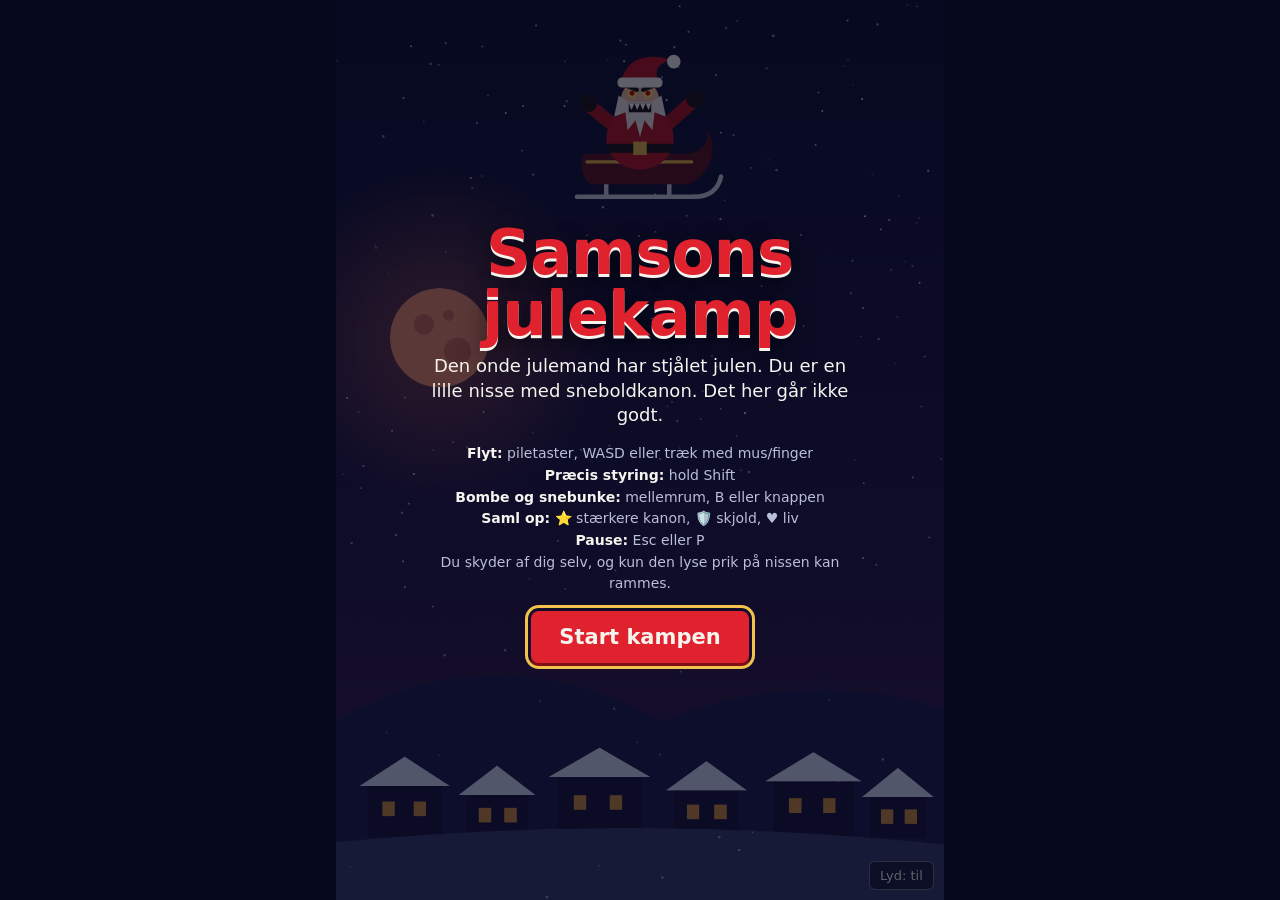
==== docs/index.html @ 17cefdd2 "Move game to docs for GitHub Pages Co-Authored-By: Claude Opus 5.5 <noreply@anthropic.com>" ====
<!doctype html>
<html lang="da">
<head>
  <meta charset="utf-8">
  <meta name="viewport" content="width=device-width, initial-scale=1, viewport-fit=cover">
  <meta name="theme-color" content="#0b1030">
  <title>Samsons julekamp</title>
  <link rel="stylesheet" href="style.css">
</head>
<body>
  <main id="stage">
    <canvas id="canvas" width="540" height="800" aria-label="Spillet Samsons julekamp"></canvas>

    <button id="bomb" type="button" tabindex="-1" hidden>Bombe</button>
    <button id="mute" type="button" aria-label="Slå lyd til eller fra">Lyd: til</button>

    <section id="overlay">
      <div class="panel">
        <h1 id="overlay-title"></h1>
        <p id="overlay-body"></p>
        <p id="overlay-help" class="help">
          <b>Flyt:</b> piletaster, WASD eller træk med mus/finger<br>
          <b>Præcis styring:</b> hold Shift<br>
          <b>Bombe og snebunke:</b> mellemrum, B eller knappen<br>
          <b>Saml op:</b> ⭐ stærkere kanon, 🛡️ skjold, ♥ liv<br>
          <b>Pause:</b> Esc eller P<br>
          Du skyder af dig selv, og kun den lyse prik på nissen kan rammes.
        </p>
        <div id="overlay-gifts" class="gifts" hidden></div>
        <button id="overlay-button" type="button"></button>
        <p id="overlay-stats" class="stats"></p>
      </div>
    </section>
  </main>
  <script src="game.js"></script>
</body>
</html>
---- docs/style.css ----
:root {
  --night: #0b1030;
  --red: #e0222f;
  --gold: #f2c14e;
  --snow: #f6f4ee;
  --muted: #b9bfd8;
}

* {
  box-sizing: border-box;
}

[hidden] {
  display: none !important;
}

html,
body {
  height: 100%;
  margin: 0;
  overflow: hidden;
  overscroll-behavior: none;
}

body {
  display: grid;
  place-items: center;
  background: #05071a;
  color: var(--snow);
  font-family: system-ui, -apple-system, "Segoe UI", sans-serif;
}

#stage {
  position: relative;
  width: min(100vw, calc(100vh * 540 / 800));
  width: min(100vw, calc(100dvh * 540 / 800));
  aspect-ratio: 540 / 800;
  overflow: hidden;
  background: var(--night);
  user-select: none;
  -webkit-user-select: none;
  -webkit-touch-callout: none;
  -webkit-tap-highlight-color: transparent;
}

button {
  touch-action: manipulation;
}

#canvas {
  display: block;
  width: 100%;
  height: 100%;
  touch-action: none;
}

#mute {
  position: absolute;
  right: 10px;
  bottom: 10px;
  padding: 6px 10px;
  border: 1px solid rgba(255, 255, 255, 0.35);
  border-radius: 6px;
  background: rgba(5, 7, 26, 0.6);
  color: var(--snow);
  font: inherit;
  font-size: 13px;
  cursor: pointer;
}

#bomb {
  position: absolute;
  right: 10px;
  bottom: 52px;
  min-width: 92px;
  padding: 14px 12px;
  border: 0;
  border-radius: 8px;
  background: var(--gold);
  color: #2a1712;
  font: inherit;
  font-size: 18px;
  font-weight: 800;
  cursor: pointer;
  touch-action: none;
}

#bomb:disabled {
  background: rgba(5, 7, 26, 0.6);
  color: var(--muted);
  cursor: default;
}

#overlay {
  position: absolute;
  inset: 0;
  display: grid;
  place-items: center;
  padding: 16px;
  background: rgba(5, 7, 26, 0.62);
}

.panel {
  width: 100%;
  max-width: 420px;
  text-align: center;
}

h1 {
  margin: 0 0 10px;
  color: var(--red);
  font-size: clamp(38px, 11vmin, 62px);
  font-weight: 900;
  line-height: 0.98;
  letter-spacing: -0.01em;
  text-shadow: 0 3px 0 var(--snow), 0 8px 24px rgba(0, 0, 0, 0.7);
}

.panel p {
  margin: 0 0 16px;
  font-size: 18px;
  line-height: 1.35;
}

.panel .help {
  color: var(--muted);
  font-size: 14px;
  line-height: 1.55;
}

.panel .help b {
  color: var(--snow);
}

.panel .stats {
  margin: 14px 0 0;
  color: var(--gold);
  font-size: 15px;
}

.gifts {
  display: grid;
  grid-template-columns: repeat(3, 1fr);
  gap: 10px;
  margin-bottom: 18px;
}

.gifts button {
  display: grid;
  place-items: center;
  align-content: center;
  gap: 4px;
  min-height: 92px;
  padding: 6px;
  border: 2px solid var(--gold);
  border-radius: 8px;
  background: rgba(35, 163, 90, 0.35);
  color: var(--snow);
  font: inherit;
  font-size: 44px;
  line-height: 1;
  cursor: pointer;
}

.gifts button:hover:not(:disabled) {
  background: rgba(35, 163, 90, 0.6);
}

.gifts button:disabled {
  background: rgba(242, 193, 78, 0.18);
  cursor: default;
}

.gifts small {
  font-size: 13px;
  font-weight: 700;
  line-height: 1.15;
}

#overlay-button {
  min-width: 200px;
  padding: 14px 28px;
  border: 0;
  border-radius: 8px;
  background: var(--red);
  color: var(--snow);
  font: inherit;
  font-size: 21px;
  font-weight: 800;
  cursor: pointer;
  box-shadow: 0 5px 0 #7c0f18;
}

#overlay-button:hover {
  background: #f03340;
}

#overlay-button:active {
  transform: translateY(3px);
  box-shadow: 0 2px 0 #7c0f18;
}

#overlay-button:disabled {
  opacity: 0.5;
  cursor: default;
}

button:focus-visible {
  outline: 3px solid var(--gold);
  outline-offset: 3px;
}
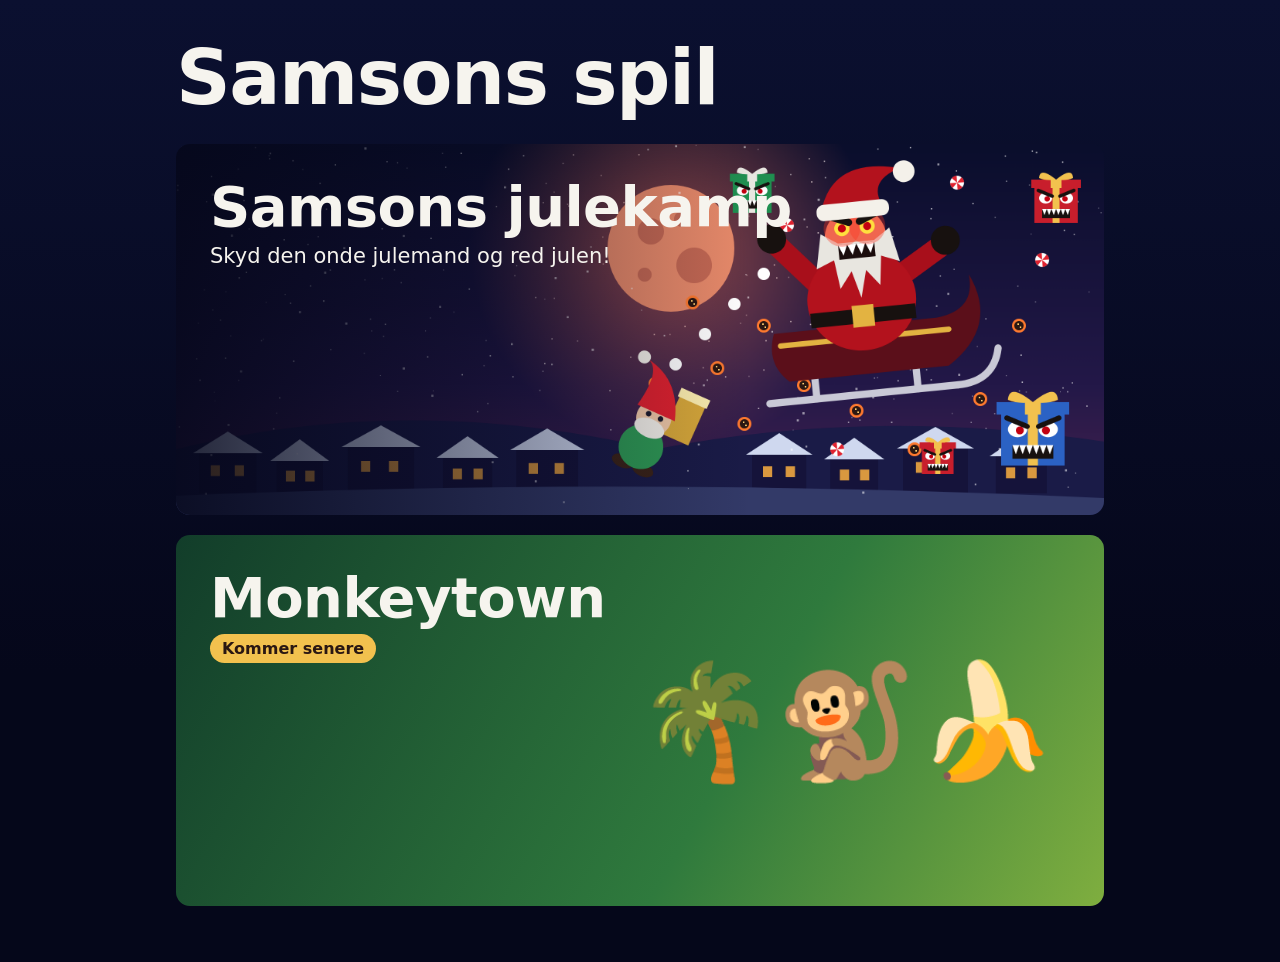
==== commit 3002254e: "main page" ====
--- a/docs/index.html
+++ b/docs/index.html
@@ -4,34 +4,31 @@
   <meta charset="utf-8">
   <meta name="viewport" content="width=device-width, initial-scale=1, viewport-fit=cover">
   <meta name="theme-color" content="#0b1030">
-  <title>Samsons julekamp</title>
+  <title>Samsons spil</title>
   <link rel="stylesheet" href="style.css">
 </head>
 <body>
-  <main id="stage">
-    <canvas id="canvas" width="540" height="800" aria-label="Spillet Samsons julekamp"></canvas>
+  <main class="page">
+    <h1>Samsons spil</h1>
 
-    <button id="bomb" type="button" tabindex="-1" hidden>Bombe</button>
-    <button id="mute" type="button" aria-label="Slå lyd til eller fra">Lyd: til</button>
+    <nav class="banners" aria-label="Spil">
+      <a class="banner" href="samsonsjulekamp/">
+        <img src="samsonsjulekamp/banner.png" width="2400" height="960"
+          alt="En lille nisse skyder snebolde mod den onde julemand i hans slæde, mens sure gaver flyver omkring dem.">
+        <span class="banner-text">
+          <span class="banner-title">Samsons julekamp</span>
+          <span class="banner-tagline">Skyd den onde julemand og red julen!</span>
+        </span>
+      </a>
 
-    <section id="overlay">
-      <div class="panel">
-        <h1 id="overlay-title"></h1>
-        <p id="overlay-body"></p>
-        <p id="overlay-help" class="help">
-          <b>Flyt:</b> piletaster, WASD eller træk med mus/finger<br>
-          <b>Præcis styring:</b> hold Shift<br>
-          <b>Bombe og snebunke:</b> mellemrum, B eller knappen<br>
-          <b>Saml op:</b> ⭐ stærkere kanon, 🛡️ skjold, ♥ liv<br>
-          <b>Pause:</b> Esc eller P<br>
-          Du skyder af dig selv, og kun den lyse prik på nissen kan rammes.
-        </p>
-        <div id="overlay-gifts" class="gifts" hidden></div>
-        <button id="overlay-button" type="button"></button>
-        <p id="overlay-stats" class="stats"></p>
-      </div>
-    </section>
+      <a class="banner banner-soon" href="monkeytown/">
+        <span class="monkeys" aria-hidden="true">🌴🐒🍌</span>
+        <span class="banner-text">
+          <span class="banner-title">Monkeytown</span>
+          <span class="banner-badge">Kommer senere</span>
+        </span>
+      </a>
+    </nav>
   </main>
-  <script src="game.js"></script>
 </body>
 </html>
--- a/docs/style.css
+++ b/docs/style.css
@@ -1,5 +1,6 @@
 :root {
   --night: #0b1030;
+  --deep: #05071a;
   --red: #e0222f;
   --gold: #f2c14e;
   --snow: #f6f4ee;
@@ -10,202 +11,170 @@
   box-sizing: border-box;
 }
 
-[hidden] {
-  display: none !important;
-}
-
-html,
-body {
-  height: 100%;
-  margin: 0;
-  overflow: hidden;
-  overscroll-behavior: none;
+html {
+  min-height: 100%;
+  background: var(--deep);
 }
 
 body {
-  display: grid;
-  place-items: center;
-  background: #05071a;
+  min-height: 100vh;
+  min-height: 100dvh;
+  margin: 0;
+  background: linear-gradient(#0b1030, #05071a 70%);
   color: var(--snow);
   font-family: system-ui, -apple-system, "Segoe UI", sans-serif;
 }
 
-#stage {
-  position: relative;
-  width: min(100vw, calc(100vh * 540 / 800));
-  width: min(100vw, calc(100dvh * 540 / 800));
-  aspect-ratio: 540 / 800;
-  overflow: hidden;
-  background: var(--night);
-  user-select: none;
-  -webkit-user-select: none;
-  -webkit-touch-callout: none;
-  -webkit-tap-highlight-color: transparent;
+.page {
+  width: min(100%, 960px);
+  margin: 0 auto;
+  padding: 40px 16px 56px;
 }
 
-button {
-  touch-action: manipulation;
+h1 {
+  margin: 0 0 28px;
+  font-size: clamp(44px, 10vw, 76px);
+  font-weight: 900;
+  line-height: 1;
+  letter-spacing: -0.02em;
 }
 
-#canvas {
+.banners {
+  display: grid;
+  gap: 20px;
+}
+
+.banner {
+  position: relative;
+  display: block;
+  aspect-ratio: 5 / 2;
+  overflow: hidden;
+  border-radius: 14px;
+  background: var(--night);
+  color: var(--snow);
+  text-decoration: none;
+  transition: transform 0.15s ease;
+}
+
+.banner:hover {
+  transform: translateY(-3px);
+}
+
+.banner:focus-visible,
+.back:focus-visible {
+  outline: 3px solid var(--gold);
+  outline-offset: 3px;
+}
+
+.banner img {
   display: block;
   width: 100%;
   height: 100%;
-  touch-action: none;
+  object-fit: cover;
+  object-position: right center;
 }
 
-#mute {
+.banner-text {
   position: absolute;
-  right: 10px;
-  bottom: 10px;
-  padding: 6px 10px;
-  border: 1px solid rgba(255, 255, 255, 0.35);
-  border-radius: 6px;
-  background: rgba(5, 7, 26, 0.6);
-  color: var(--snow);
-  font: inherit;
-  font-size: 13px;
-  cursor: pointer;
+  inset: 0;
+  display: flex;
+  flex-direction: column;
+  justify-content: flex-start;
+  align-items: flex-start;
+  gap: 8px;
+  padding: clamp(16px, 4vw, 34px);
+  background: linear-gradient(90deg, rgba(5, 7, 26, 0.86), rgba(5, 7, 26, 0) 62%);
 }
 
-#bomb {
-  position: absolute;
-  right: 10px;
-  bottom: 52px;
-  min-width: 92px;
-  padding: 14px 12px;
-  border: 0;
-  border-radius: 8px;
+.banner-title {
+  font-size: clamp(30px, 6.4vw, 56px);
+  font-weight: 900;
+  line-height: 1.02;
+  letter-spacing: -0.01em;
+}
+
+.banner-tagline {
+  max-width: 22em;
+  font-size: clamp(16px, 2.4vw, 21px);
+  line-height: 1.3;
+}
+
+.banner-badge {
+  padding: 5px 12px;
+  border-radius: 999px;
   background: var(--gold);
   color: #2a1712;
-  font: inherit;
-  font-size: 18px;
+  font-size: 16px;
   font-weight: 800;
-  cursor: pointer;
-  touch-action: none;
 }
 
-#bomb:disabled {
-  background: rgba(5, 7, 26, 0.6);
-  color: var(--muted);
-  cursor: default;
+.banner-soon {
+  background: linear-gradient(120deg, #123d2a, #2f7a3d 60%, #7fae3f);
 }
 
-#overlay {
-  position: absolute;
-  inset: 0;
-  display: grid;
-  place-items: center;
-  padding: 16px;
-  background: rgba(5, 7, 26, 0.62);
+.banner-soon .banner-text {
+  background: none;
 }
 
-.panel {
-  width: 100%;
-  max-width: 420px;
+.monkeys {
+  position: absolute;
+  top: 50%;
+  right: clamp(12px, 5vw, 48px);
+  font-size: clamp(50px, 12vw, 112px);
+  line-height: 1;
+  transform: translateY(-50%);
+}
+
+.placeholder {
+  display: grid;
+  place-content: center;
+  justify-items: center;
+  gap: 8px;
+  min-height: 100vh;
+  min-height: 100dvh;
+  padding: 16px;
   text-align: center;
 }
 
-h1 {
-  margin: 0 0 10px;
-  color: var(--red);
-  font-size: clamp(38px, 11vmin, 62px);
-  font-weight: 900;
-  line-height: 0.98;
-  letter-spacing: -0.01em;
-  text-shadow: 0 3px 0 var(--snow), 0 8px 24px rgba(0, 0, 0, 0.7);
+.placeholder h1 {
+  margin: 0;
 }
 
-.panel p {
+.placeholder p {
   margin: 0 0 16px;
-  font-size: 18px;
-  line-height: 1.35;
+  color: var(--gold);
+  font-size: 24px;
+  font-weight: 800;
 }
 
-.panel .help {
-  color: var(--muted);
-  font-size: 14px;
-  line-height: 1.55;
+.back {
+  color: var(--snow);
+  font-size: 18px;
 }
 
-.panel .help b {
-  color: var(--snow);
+@media (max-width: 560px) {
+  .banner {
+    aspect-ratio: auto;
+  }
+
+  .banner img {
+    height: auto;
+    aspect-ratio: 16 / 10;
+  }
+
+  .banner-text {
+    position: static;
+    background: none;
+  }
+
+  .banner-soon {
+    padding-top: 92px;
+  }
+
+  .monkeys {
+    top: 16px;
+    right: 16px;
+    font-size: 58px;
+    transform: none;
+  }
 }
-
-.panel .stats {
-  margin: 14px 0 0;
-  color: var(--gold);
-  font-size: 15px;
-}
-
-.gifts {
-  display: grid;
-  grid-template-columns: repeat(3, 1fr);
-  gap: 10px;
-  margin-bottom: 18px;
-}
-
-.gifts button {
-  display: grid;
-  place-items: center;
-  align-content: center;
-  gap: 4px;
-  min-height: 92px;
-  padding: 6px;
-  border: 2px solid var(--gold);
-  border-radius: 8px;
-  background: rgba(35, 163, 90, 0.35);
-  color: var(--snow);
-  font: inherit;
-  font-size: 44px;
-  line-height: 1;
-  cursor: pointer;
-}
-
-.gifts button:hover:not(:disabled) {
-  background: rgba(35, 163, 90, 0.6);
-}
-
-.gifts button:disabled {
-  background: rgba(242, 193, 78, 0.18);
-  cursor: default;
-}
-
-.gifts small {
-  font-size: 13px;
-  font-weight: 700;
-  line-height: 1.15;
-}
-
-#overlay-button {
-  min-width: 200px;
-  padding: 14px 28px;
-  border: 0;
-  border-radius: 8px;
-  background: var(--red);
-  color: var(--snow);
-  font: inherit;
-  font-size: 21px;
-  font-weight: 800;
-  cursor: pointer;
-  box-shadow: 0 5px 0 #7c0f18;
-}
-
-#overlay-button:hover {
-  background: #f03340;
-}
-
-#overlay-button:active {
-  transform: translateY(3px);
-  box-shadow: 0 2px 0 #7c0f18;
-}
-
-#overlay-button:disabled {
-  opacity: 0.5;
-  cursor: default;
-}
-
-button:focus-visible {
-  outline: 3px solid var(--gold);
-  outline-offset: 3px;
-}
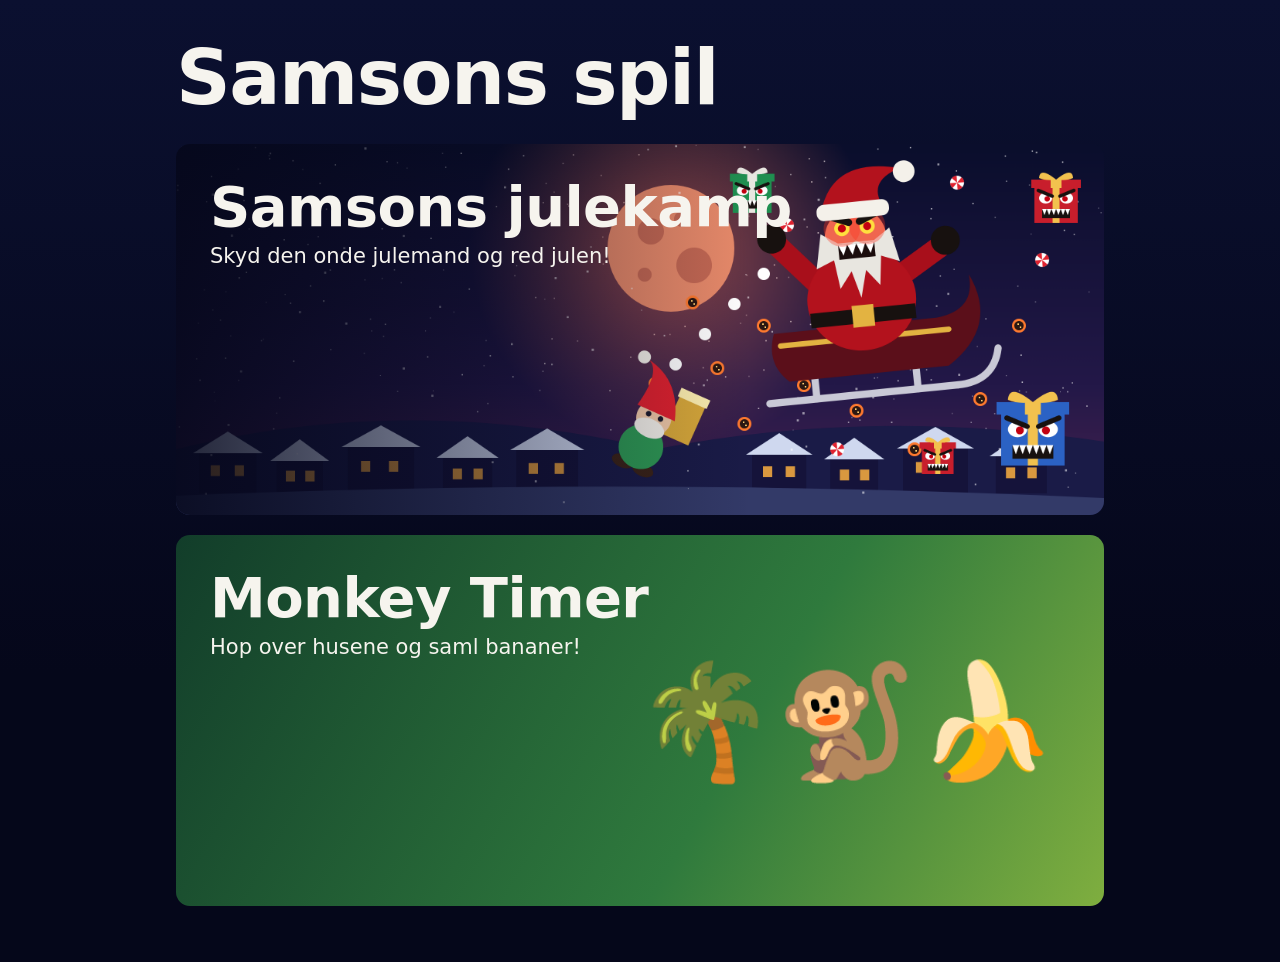
==== commit 2a1018f8: "monkey timer" ====
--- a/docs/index.html
+++ b/docs/index.html
@@ -21,11 +21,11 @@
         </span>
       </a>
 
-      <a class="banner banner-soon" href="monkeytown/">
+      <a class="banner banner-monkey" href="monkeytimer/">
         <span class="monkeys" aria-hidden="true">🌴🐒🍌</span>
         <span class="banner-text">
-          <span class="banner-title">Monkeytown</span>
-          <span class="banner-badge">Kommer senere</span>
+          <span class="banner-title">Monkey Timer</span>
+          <span class="banner-tagline">Hop over husene og saml bananer!</span>
         </span>
       </a>
     </nav>
--- a/docs/style.css
+++ b/docs/style.css
@@ -60,8 +60,7 @@
   transform: translateY(-3px);
 }
 
-.banner:focus-visible,
-.back:focus-visible {
+.banner:focus-visible {
   outline: 3px solid var(--gold);
   outline-offset: 3px;
 }
@@ -99,20 +98,11 @@
   line-height: 1.3;
 }
 
-.banner-badge {
-  padding: 5px 12px;
-  border-radius: 999px;
-  background: var(--gold);
-  color: #2a1712;
-  font-size: 16px;
-  font-weight: 800;
-}
-
-.banner-soon {
+.banner-monkey {
   background: linear-gradient(120deg, #123d2a, #2f7a3d 60%, #7fae3f);
 }
 
-.banner-soon .banner-text {
+.banner-monkey .banner-text {
   background: none;
 }
 
@@ -123,33 +113,6 @@
   font-size: clamp(50px, 12vw, 112px);
   line-height: 1;
   transform: translateY(-50%);
-}
-
-.placeholder {
-  display: grid;
-  place-content: center;
-  justify-items: center;
-  gap: 8px;
-  min-height: 100vh;
-  min-height: 100dvh;
-  padding: 16px;
-  text-align: center;
-}
-
-.placeholder h1 {
-  margin: 0;
-}
-
-.placeholder p {
-  margin: 0 0 16px;
-  color: var(--gold);
-  font-size: 24px;
-  font-weight: 800;
-}
-
-.back {
-  color: var(--snow);
-  font-size: 18px;
 }
 
 @media (max-width: 560px) {
@@ -167,7 +130,7 @@
     background: none;
   }
 
-  .banner-soon {
+  .banner-monkey {
     padding-top: 92px;
   }
 
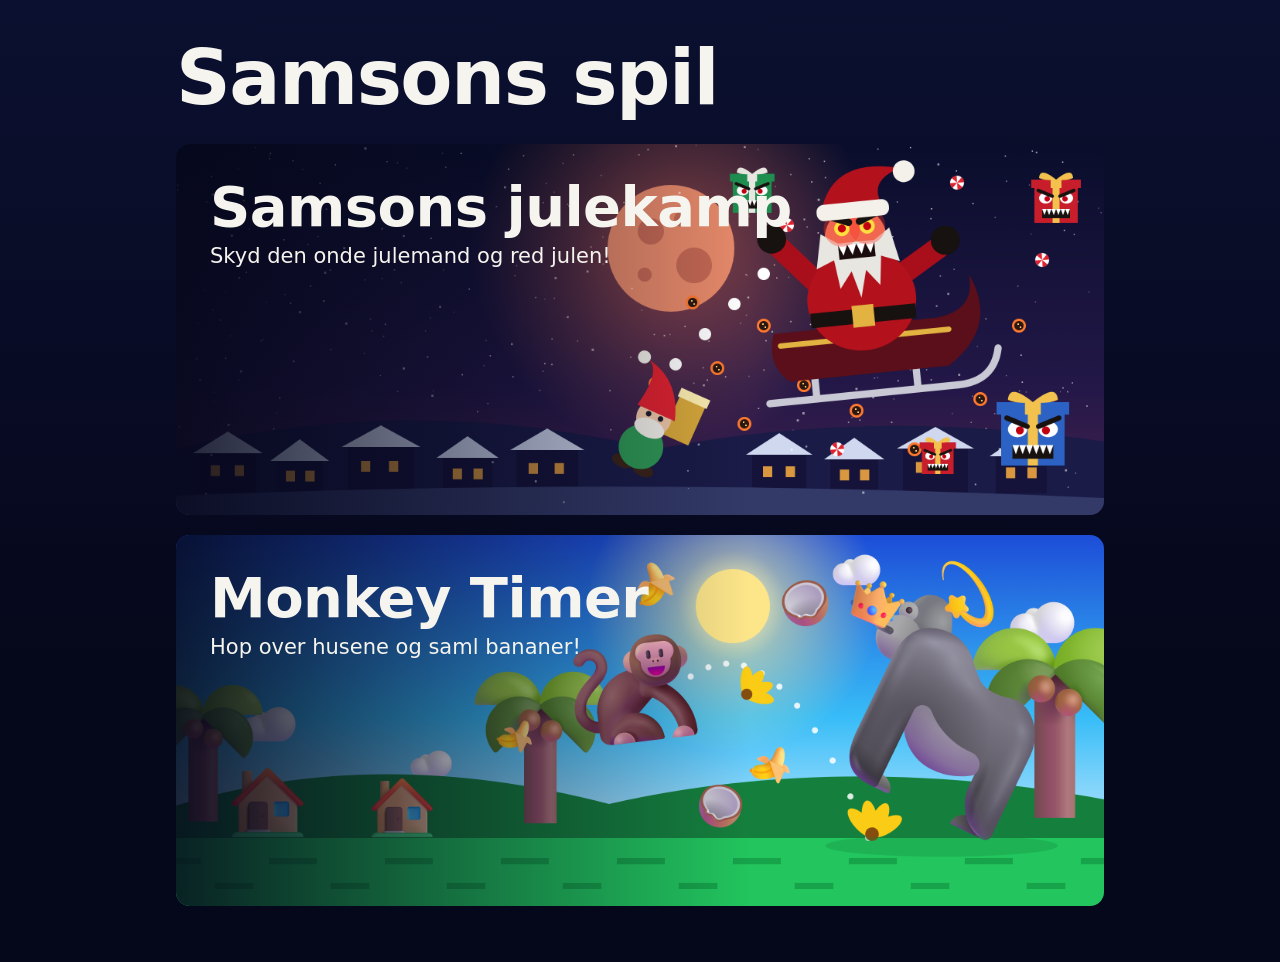
==== commit d6d9cc6b: "bedre monkey timer banner" ====
--- a/docs/index.html
+++ b/docs/index.html
@@ -21,8 +21,9 @@
         </span>
       </a>
 
-      <a class="banner banner-monkey" href="monkeytimer/">
-        <span class="monkeys" aria-hidden="true">🌴🐒🍌</span>
+      <a class="banner" href="monkeytimer/">
+        <img src="monkeytimer/banner.png" width="2400" height="960"
+          alt="En abe kaster bananskræller, og en gorilla med krone glider i dem, mens kokosnødder flyver gennem luften.">
         <span class="banner-text">
           <span class="banner-title">Monkey Timer</span>
           <span class="banner-tagline">Hop over husene og saml bananer!</span>
--- a/docs/style.css
+++ b/docs/style.css
@@ -98,23 +98,6 @@
   line-height: 1.3;
 }
 
-.banner-monkey {
-  background: linear-gradient(120deg, #123d2a, #2f7a3d 60%, #7fae3f);
-}
-
-.banner-monkey .banner-text {
-  background: none;
-}
-
-.monkeys {
-  position: absolute;
-  top: 50%;
-  right: clamp(12px, 5vw, 48px);
-  font-size: clamp(50px, 12vw, 112px);
-  line-height: 1;
-  transform: translateY(-50%);
-}
-
 @media (max-width: 560px) {
   .banner {
     aspect-ratio: auto;
@@ -129,15 +112,4 @@
     position: static;
     background: none;
   }
-
-  .banner-monkey {
-    padding-top: 92px;
-  }
-
-  .monkeys {
-    top: 16px;
-    right: 16px;
-    font-size: 58px;
-    transform: none;
-  }
 }
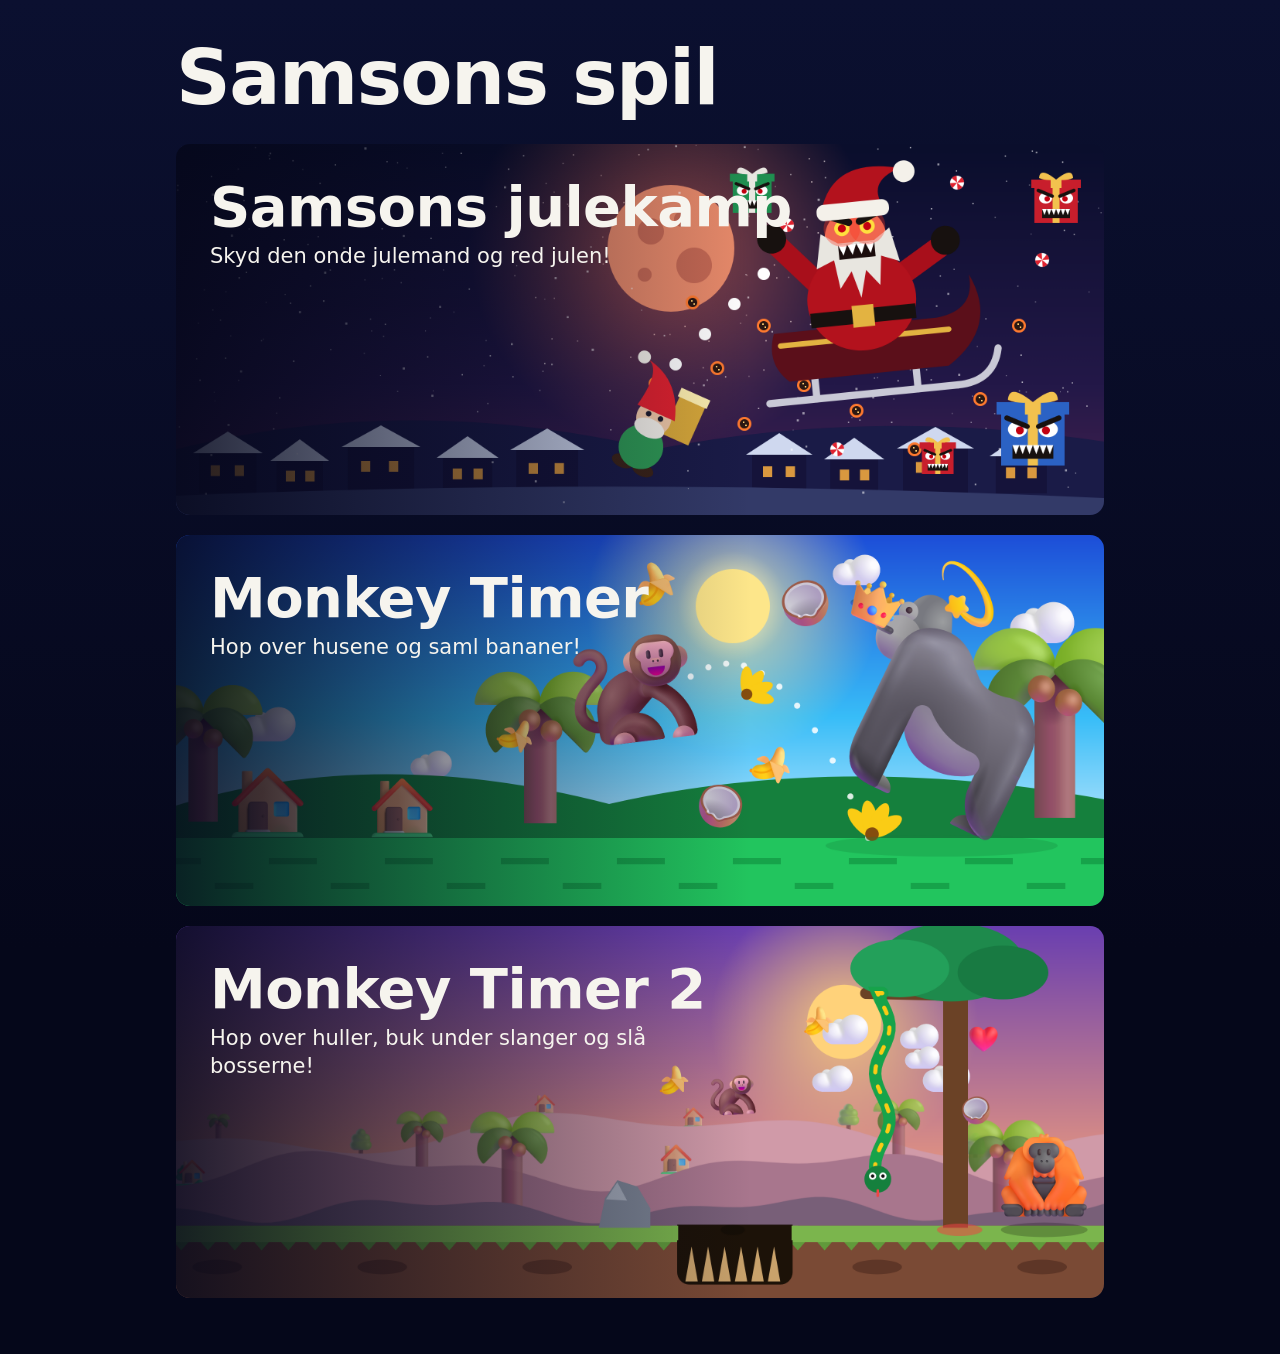
==== commit e2d5d5d5: "Add Monkey Timer 2 with parallax, new obstacles and boss phases A full-screen, phone-first rewrite. " ====
--- a/docs/index.html
+++ b/docs/index.html
@@ -29,6 +29,15 @@
           <span class="banner-tagline">Hop over husene og saml bananer!</span>
         </span>
       </a>
+
+      <a class="banner" href="monkeytimer2/">
+        <img src="monkeytimer2/banner.png" width="2400" height="960"
+          alt="En abe springer over en abefælde i junglen ved solnedgang, mens en slange hænger ned fra et træ og en gorilla venter.">
+        <span class="banner-text">
+          <span class="banner-title">Monkey Timer 2</span>
+          <span class="banner-tagline">Hop over huller, buk under slanger og slå bosserne!</span>
+        </span>
+      </a>
     </nav>
   </main>
 </body>
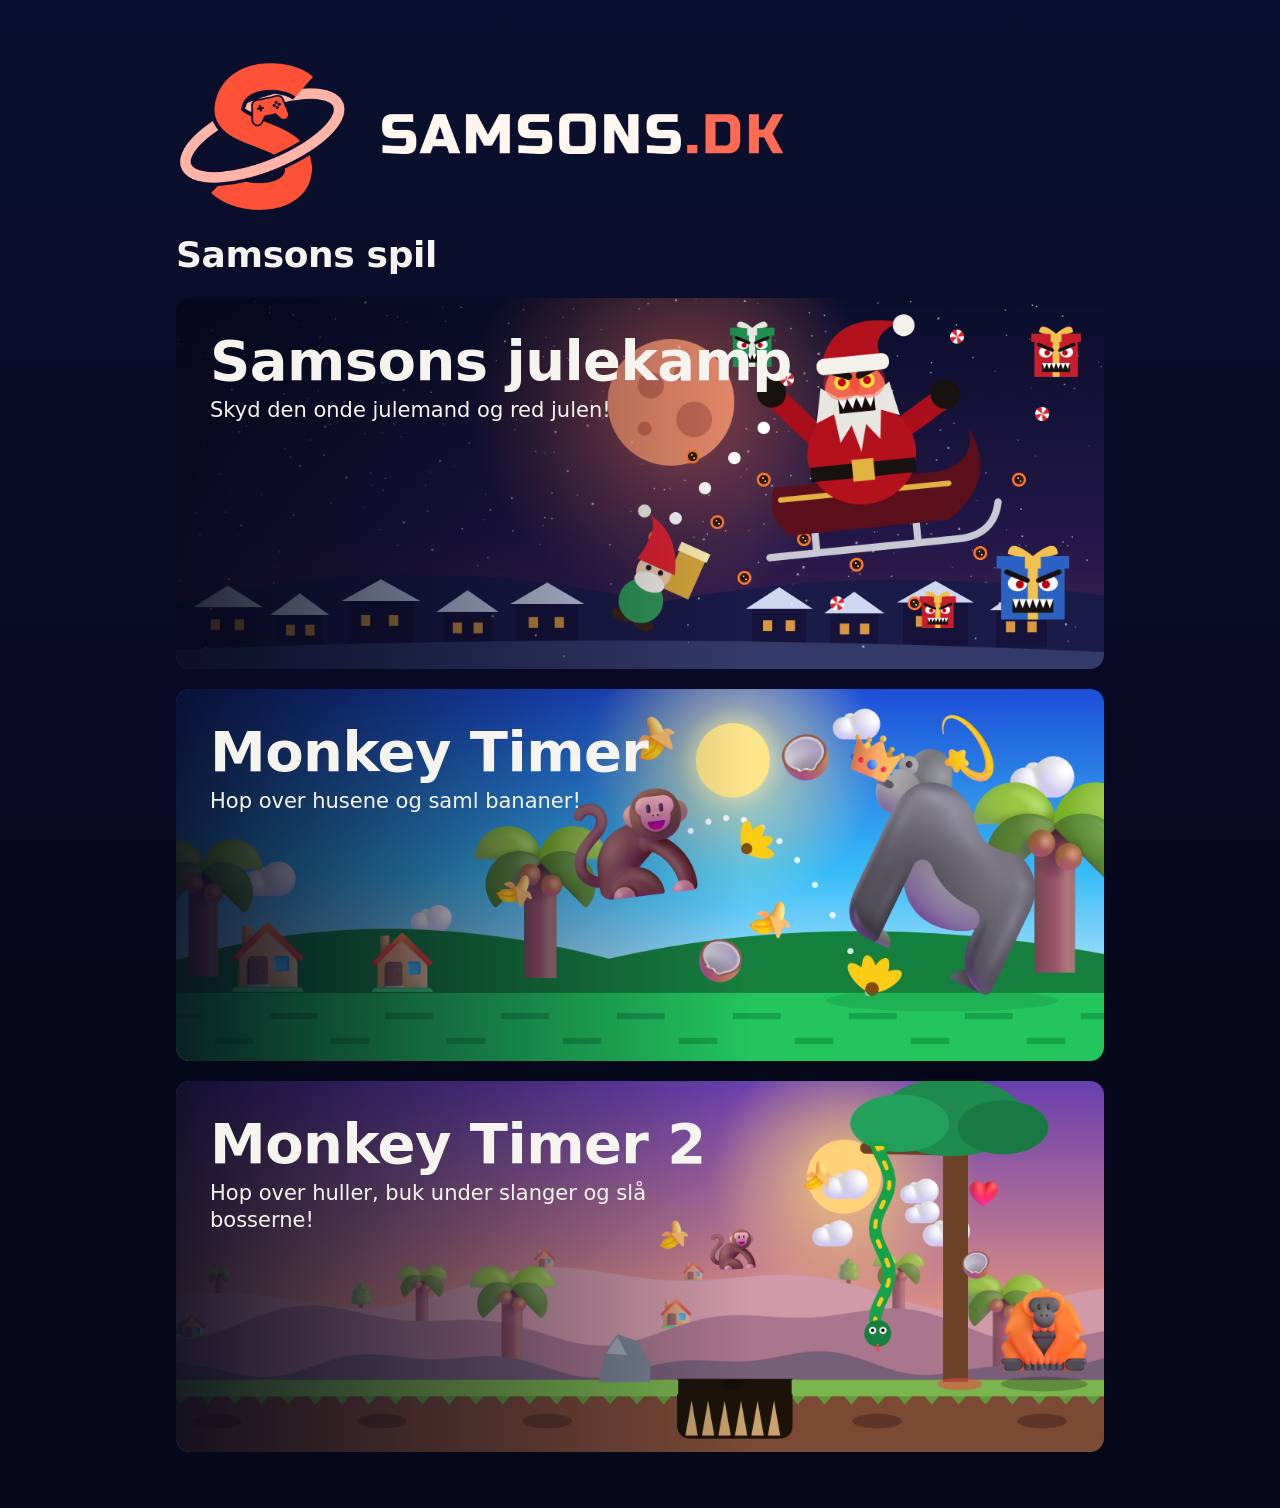
==== commit 874f2a39: "logo" ====
--- a/docs/index.html
+++ b/docs/index.html
@@ -5,11 +5,17 @@
   <meta name="viewport" content="width=device-width, initial-scale=1, viewport-fit=cover">
   <meta name="theme-color" content="#0b1030">
   <title>Samsons spil</title>
+  <link rel="icon" type="image/png" sizes="32x32" href="logo/favicon-32.png">
+  <link rel="icon" type="image/svg+xml" href="logo/favicon.svg">
+  <link rel="apple-touch-icon" href="logo/apple-touch-icon.png">
   <link rel="stylesheet" href="style.css">
 </head>
 <body>
   <main class="page">
-    <h1>Samsons spil</h1>
+    <header class="site-header">
+      <img class="site-logo" src="logo/header.png" alt="Samsons.dk">
+      <h1>Samsons spil</h1>
+    </header>
 
     <nav class="banners" aria-label="Spil">
       <a class="banner" href="samsonsjulekamp/">
--- a/docs/style.css
+++ b/docs/style.css
@@ -31,12 +31,23 @@
   padding: 40px 16px 56px;
 }
 
+.site-header {
+  margin-bottom: 24px;
+}
+
+.site-logo {
+  display: block;
+  width: min(100%, 620px);
+  height: auto;
+  margin-left: -1%;
+}
+
 h1 {
-  margin: 0 0 28px;
-  font-size: clamp(44px, 10vw, 76px);
+  margin: 4px 0 0;
+  font-size: clamp(26px, 5vw, 36px);
   font-weight: 900;
-  line-height: 1;
-  letter-spacing: -0.02em;
+  line-height: 1.1;
+  letter-spacing: -0.01em;
 }
 
 .banners {
